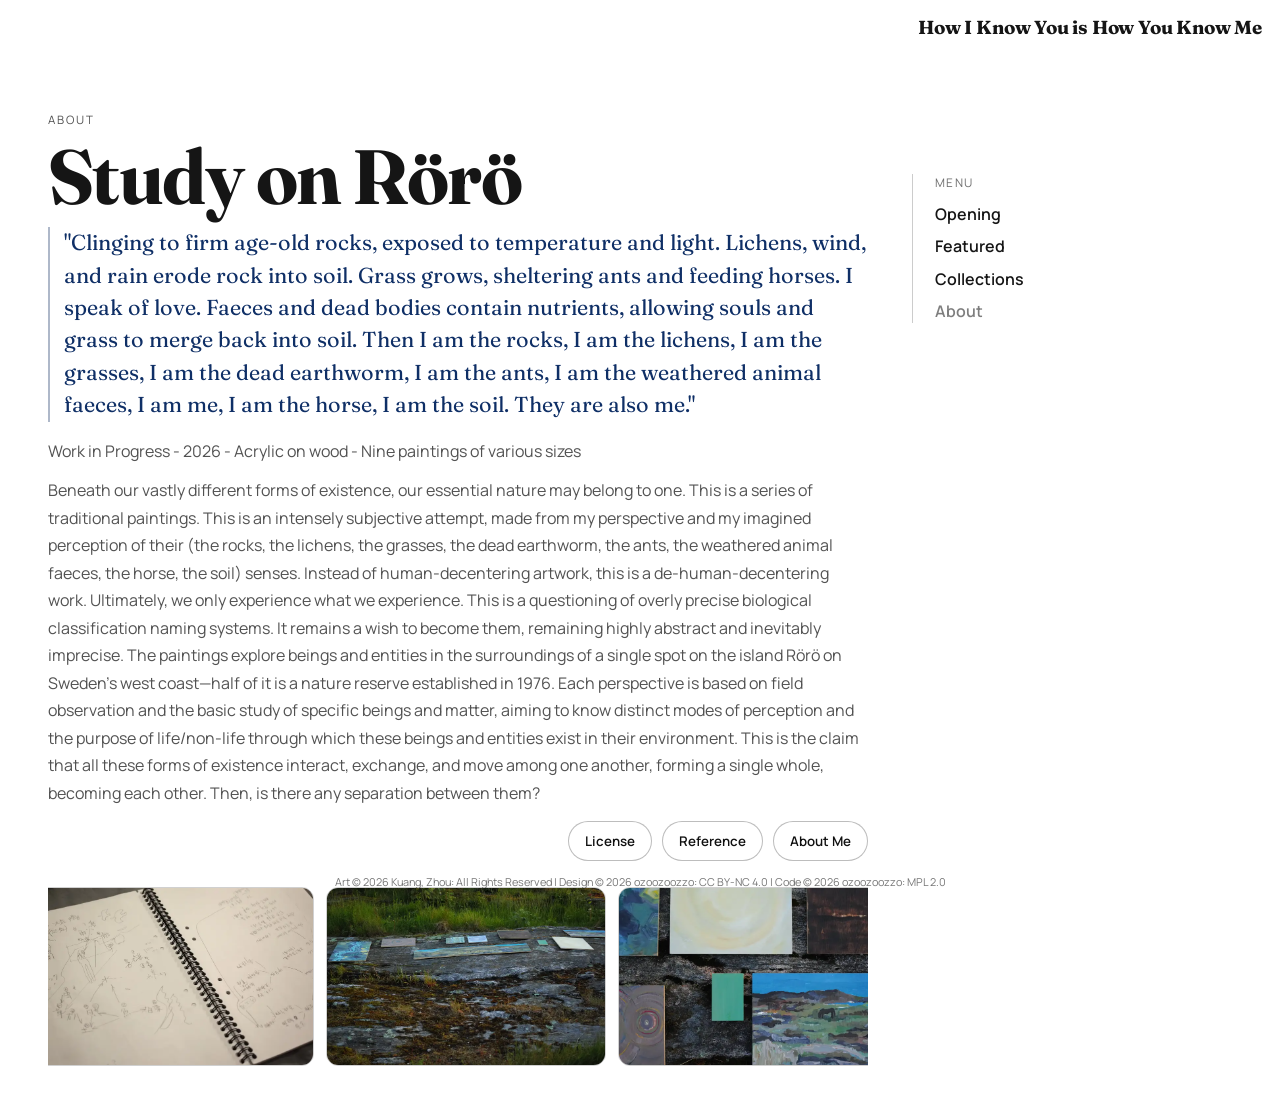
==== about.html @ 17829c36 "Initialize public site deployment The public repository starts from the generated dist output of the" ====
<!doctype html>
<html lang="en">
  <head>
    <meta charset="UTF-8" />
    <meta name="viewport" content="width=device-width, initial-scale=1" />
    <meta
      name="description"
      content="About page for the Hiku Is Huki portfolio starter."
    />
    <meta name="theme-color" content="#0f1014" />
    <title>About &mdash; Hiku Is Huki</title>
    <script type="module" crossorigin src="./assets/main-B2buaWtQ.js"></script>
    <link rel="stylesheet" crossorigin href="./assets/main-I1Ji7c6d.css">
  </head>
  <body>
    <div id="app"></div>
  </body>
</html>
---- assets/main-I1Ji7c6d.css ----
@import"https://fonts.googleapis.com/css2?family=Fraunces:opsz,wght@9..144,500;9..144,700&family=Manrope:wght@400;500;600;700&display=swap";:root{color-scheme:dark;--bg: #0f1014;--surface: rgba(18, 19, 25, .78);--surface-strong: rgba(28, 30, 36, .92);--text: #f5f2ec;--muted: rgba(245, 242, 236, .78);--line: rgba(255, 255, 255, .16);--shadow: 0 28px 80px rgba(0, 0, 0, .4);--radius-xl: 28px;--radius-lg: 22px;--display-font: "Fraunces", Georgia, serif;--body-font: "Manrope", "Avenir Next", "Segoe UI", sans-serif}*{box-sizing:border-box}html,body{margin:0;min-height:100%;background:var(--bg)}body{color:var(--text);font-family:var(--body-font)}a{color:inherit;text-decoration-thickness:.08em;text-underline-offset:.18em}#app,.title-page,.featured-page,.title-screen,.featured-hero{min-height:100vh}.sr-only{position:absolute;width:1px;height:1px;padding:0;margin:-1px;overflow:hidden;clip:rect(0,0,0,0);white-space:nowrap;border:0}.eyebrow{margin:0 0 14px;color:var(--muted);font-size:.72rem;text-transform:uppercase;letter-spacing:.18em}.summary,.muted{color:var(--muted)}.button{display:inline-flex;align-items:center;justify-content:center;min-height:48px;padding:0 18px;border-radius:999px;border:1px solid var(--line);text-decoration:none;font-weight:600}.button-primary{background:#fffffff5;color:#11131a}.site-license-footer{position:fixed;left:clamp(12px,3vw,22px);right:clamp(12px,3vw,22px);bottom:10px;z-index:6;pointer-events:none;color:#f5f2ecb3;font-size:.68rem;line-height:1.45;text-align:center}.about-page .site-license-footer,.collections-page .site-license-footer,.artwork-page .site-license-footer{color:#15151594}.title-screen{position:relative;overflow:hidden;isolation:isolate;--title-blend-color: rgb(9, 10, 13);--title-standby-color: rgb(35, 37, 45);--title-word-1: rgb(72, 76, 88);--title-word-2: rgb(82, 86, 97);--title-word-3: rgb(90, 93, 108)}.title-screen__image,.featured-hero__image{position:absolute;inset:0;width:100%;height:100%;object-fit:cover}.title-screen__title-stage{position:absolute;inset:0;z-index:3;display:grid;place-items:center;pointer-events:none}.title-screen__title-frame{position:relative;padding:clamp(12px,3vw,24px) clamp(14px,4vw,34px);border-radius:20px}.title-screen__title-frame:before{content:"";position:absolute;inset:0;border-radius:inherit;background:#0000005c;-webkit-backdrop-filter:blur(4px);backdrop-filter:blur(4px);opacity:0;pointer-events:none;animation:title-mask-sequence 6s cubic-bezier(.22,1,.36,1) forwards}.title-screen__title-main{position:relative;z-index:1;margin:0;display:grid;gap:.16em;justify-items:center;font-family:var(--display-font);font-size:clamp(2.8rem,9vw,6.5rem);line-height:.96;letter-spacing:-.025em;text-align:center;opacity:0;color:#f5f2ec00;transform:translateY(20px);animation:title-fade-sequence 6s cubic-bezier(.22,1,.36,1) forwards,title-color-sequence 6s linear forwards}.title-screen__title-main span{display:block;color:inherit}.title-screen.title-color-ready .title-screen__title-main span:nth-child(1){color:var(--title-word-1)}.title-screen.title-color-ready .title-screen__title-main span:nth-child(2){color:var(--title-word-2)}.title-screen.title-color-ready .title-screen__title-main span:nth-child(3){color:var(--title-word-3)}.title-screen__title-corner{position:absolute;top:18px;right:18px;z-index:4;opacity:0;transform:translateY(-8px);filter:blur(3px);transition:opacity .98s cubic-bezier(.22,1,.36,1),transform .98s cubic-bezier(.22,1,.36,1),filter .98s cubic-bezier(.22,1,.36,1)}.title-screen__title-corner h2{margin:0;font-family:var(--display-font);font-size:clamp(.95rem,2vw,1.18rem);font-weight:700;line-height:1.08;letter-spacing:-.01em;white-space:nowrap;color:#fffffff2}.title-screen.title-sequence-complete .title-screen__title-corner{opacity:1;transform:translateY(0);filter:blur(0)}.title-screen__hotspots{position:absolute;inset:0;z-index:2}.title-hotspot{position:absolute;width:27px;height:27px;border:1px solid rgba(255,255,255,.86);border-radius:50%;background:#fff3;transform:translate(-50%,-50%) scale(.84);box-shadow:0 0 0 11px #ffffff05;opacity:0;cursor:pointer;transition:opacity 1s cubic-bezier(.22,1,.36,1),transform 1s cubic-bezier(.22,1,.36,1)}.title-hotspot__label{position:absolute;top:50%;left:50%;transform:translate(-50%,-50%);color:#fffffff2;font-family:var(--body-font);font-size:.46rem;font-weight:700;letter-spacing:.04em;line-height:1;pointer-events:none}.title-screen.title-sequence-complete .title-hotspot{opacity:1;transform:translate(-50%,-50%) scale(1);animation:hotspot-breathe 3s ease-in-out infinite}.title-screen.title-sequence-complete .title-hotspot[data-hotspot=i]{animation:hotspot-breathe-gold 3s ease-in-out infinite}.title-hotspot:hover,.title-hotspot:focus-visible{transform:translate(-50%,-50%) scale(1.05);outline:none}.note-dialog{width:min(920px,calc(100% - 24px));max-height:min(90vh,760px);display:none;grid-template-rows:auto 1fr;padding:0;border:1px solid var(--line);border-radius:var(--radius-xl);background:var(--surface-strong);color:var(--text);box-shadow:var(--shadow);overflow:auto}.note-dialog[open]{display:grid}.note-dialog.note-dialog--vertical{width:min(560px,calc(100% - 24px));max-height:min(94vh,860px)}.note-dialog::backdrop{background:#0000005c;-webkit-backdrop-filter:blur(8px);backdrop-filter:blur(8px)}.note-dialog__actions{display:flex;justify-content:flex-end;gap:8px;padding:8px 10px 0}.icon-button{width:38px;height:38px;display:inline-grid;place-items:center;border:1px solid var(--line);border-radius:999px;background:#ffffff14;color:var(--text);font-size:1.2rem;text-decoration:none;cursor:pointer}.note-dialog__body{display:grid;grid-template-areas:"figure" "meta";grid-template-columns:minmax(0,1fr);grid-template-rows:auto auto;row-gap:10px;padding:10px 16px 18px;overflow:visible}.note-dialog.note-dialog--vertical .note-dialog__body{grid-template-areas:"figure" "meta";grid-template-columns:minmax(0,1fr);row-gap:12px}.note-dialog__figure{grid-area:figure;position:relative;margin:0;border-radius:var(--radius-lg);overflow:hidden;border:1px solid var(--line);background:#0a0c12b3}.note-dialog__placeholder{position:absolute;inset:0;background:linear-gradient(110deg,#ffffff0f 18%,#ffffff2b,#ffffff0f 52%),#0a0c12bf;background-size:220% 100%;opacity:0;pointer-events:none}.note-dialog__figure.is-loading .note-dialog__placeholder{opacity:1;animation:figure-placeholder-sheen 1.15s ease-in-out infinite}.note-dialog__figure img{display:block;position:relative;z-index:1;width:100%;max-height:min(52vh,420px);height:auto;object-fit:contain;opacity:1;transition:opacity .22s ease}.note-dialog__figure.is-loading img{opacity:.01}.note-dialog.note-dialog--vertical .note-dialog__figure img{max-height:min(62vh,520px)}.note-dialog__meta{grid-area:meta;min-width:0;position:relative;overflow:visible}.note-dialog__meta-rotated{position:static;display:inline-grid;gap:4px;transform:none;white-space:normal}.note-dialog__body h2{margin:0 0 8px;font-family:var(--display-font);font-size:clamp(1rem,2.2vw,1.28rem);letter-spacing:0;line-height:1.16;max-width:38ch}.note-dialog__info{margin:0;color:#f5f2ecd1;font-size:.78rem;line-height:1.3}.standby-nav{position:absolute;left:0;right:0;bottom:0;z-index:3;pointer-events:none}.standby-nav__link{position:absolute;bottom:18px;padding:8px 14px;border-radius:999px;border:1px solid var(--line);background:#0006;-webkit-backdrop-filter:blur(4px);backdrop-filter:blur(4px);color:var(--text);text-decoration:none;opacity:0;transform:translateY(12px);filter:blur(2px);transition:opacity .92s cubic-bezier(.22,1,.36,1),transform .92s cubic-bezier(.22,1,.36,1),filter .92s cubic-bezier(.22,1,.36,1);pointer-events:none}.standby-nav__link-left{left:18px}.standby-nav__link-right{right:18px}.title-screen.title-sequence-complete .standby-nav__link{opacity:1;transform:translateY(0);filter:blur(0);pointer-events:auto}.title-screen.title-sequence-complete .standby-nav__link-left{transition-delay:60ms}.title-screen.title-sequence-complete .standby-nav__link-right{transition-delay:.16s}.featured-hero{position:relative;overflow:hidden}.featured-hero--toggle{cursor:pointer}.featured-hero:after{content:"";position:absolute;inset:0;background:linear-gradient(180deg,#0a0b0e3d,#0a0b0ea8);transition:opacity .22s ease}.featured-hero__copy{position:relative;z-index:1;display:grid;align-content:end;min-height:100vh;max-width:760px;padding:clamp(24px,5vw,52px);transition:opacity .22s ease,visibility .22s ease}.featured-hero--image-only:after{opacity:0}.featured-hero--image-only .featured-hero__copy{opacity:0;visibility:hidden}.featured-hero__copy h1{margin:0;font-family:var(--display-font);font-size:clamp(2.2rem,8vw,5.8rem);line-height:.95;letter-spacing:-.028em}.featured-grid{display:grid;grid-template-columns:repeat(2,minmax(0,1fr));gap:16px;width:min(1120px,calc(100% - 28px));margin:0 auto;padding:24px 0 44px}.featured-card{padding:22px;border:1px solid var(--line);border-radius:var(--radius-lg);background:var(--surface);box-shadow:var(--shadow)}.featured-card h2{margin:0 0 10px;font-family:var(--display-font);font-size:clamp(1.5rem,4vw,2.1rem)}.featured-card p{margin:0;line-height:1.72}.featured-card--contact{display:grid;grid-template-rows:auto auto 1fr auto}.contact-row{display:flex;align-items:center;align-content:center;justify-content:center;flex-wrap:wrap;align-self:center;justify-self:center;gap:8px 12px;margin:0;padding:22px 0;min-width:0;width:100%}.contact-row__group{display:inline-flex;align-items:center;gap:8px}.contact-row__label{flex:0 0 auto;font-weight:600}.contact-row__links{display:inline-flex;align-items:center;gap:8px}.contact-row__separator{color:var(--muted)}.contact-link{display:inline-flex;align-items:center;color:inherit;text-decoration:none}.contact-link__icon{width:30px;height:30px;flex:0 0 auto;display:inline-grid;place-items:center;border:1px solid var(--line);border-radius:999px}.contact-link__icon svg{width:16px;height:16px;fill:none;stroke:currentColor;stroke-linecap:round;stroke-linejoin:round;stroke-width:1.7}.contact-link__icon svg path:first-child:last-child{fill:currentColor;stroke:none}.content-page{min-height:100vh;background:linear-gradient(180deg,#090a0ea3,#090a0ebd),url(./3-B_b4SAK1.webp) center center / cover no-repeat;padding:clamp(24px,6vw,56px)}.content-page__hero{width:min(820px,100%);margin-top:clamp(18vh,22vh,28vh);padding:clamp(18px,3vw,30px);border-radius:var(--radius-lg);border:1px solid var(--line);background:#101218b3;-webkit-backdrop-filter:blur(6px);backdrop-filter:blur(6px)}.content-page__hero h1{margin:0 0 14px;font-family:var(--display-font);font-size:clamp(2rem,7vw,4rem);line-height:.96;letter-spacing:-.02em}.about-page{min-height:100vh;display:grid;grid-template-columns:minmax(0,1fr) minmax(220px,320px);gap:clamp(22px,4vw,44px);padding:clamp(22px,5vw,48px);background:#fff;color:#151515;position:relative}.about-page a{color:#151515}.about-page .eyebrow,.about-page .summary,.about-page .muted{color:#151515bd}.about-page__title-corner{position:absolute;top:18px;right:18px}.about-page__title-corner h2{margin:0;font-family:var(--display-font);font-size:clamp(.95rem,2vw,1.18rem);font-weight:700;line-height:1.08;letter-spacing:-.01em;white-space:nowrap;color:#151515}.about-page__main{--about-copy-width: 100%;max-width:none;width:100%;min-width:0;padding-top:clamp(28px,5vw,64px)}.about-page__main h1{margin:0 0 14px;font-family:var(--display-font);font-size:clamp(2rem,6vw,4.8rem);line-height:.94;letter-spacing:-.02em}.about-page__quote{margin:0 0 16px;padding-left:14px;border-left:2px solid rgba(18,46,98,.34);width:min(100%,var(--about-copy-width));font-family:var(--display-font);font-size:clamp(1.05rem,2.2vw,1.35rem);line-height:1.5;color:#0f2f66}.about-page__main .summary{margin:0 0 12px;width:min(100%,var(--about-copy-width));line-height:1.72}.about-page__about-me-row{width:min(100%,var(--about-copy-width));display:flex;gap:10px;justify-content:flex-end;margin:14px 0 12px}.about-page__about-me-button{min-height:40px;padding:0 16px;border-radius:999px;border:1px solid rgba(21,21,21,.28);background:#fff;color:#101010;font-family:var(--body-font);font-weight:600;cursor:pointer}.about-page__about-me-button:hover,.about-page__about-me-button:focus-visible{background:#f5f7fa}.about-dialog{width:min(760px,calc(100% - 24px));display:none;grid-template-rows:auto 1fr;padding:0;border:1px solid rgba(21,21,21,.22);border-radius:18px;background:#fff;color:#151515;box-shadow:0 28px 80px #0003;overflow:hidden}.about-dialog[open]{display:grid}.about-dialog::backdrop{background:#00000057}.about-dialog__actions{display:flex;justify-content:flex-end;padding:10px 12px 0}.about-dialog__close{width:38px;height:38px;display:inline-grid;place-items:center;border:1px solid rgba(21,21,21,.2);border-radius:999px;background:#fff;color:#151515;font-size:1.4rem;line-height:1;cursor:pointer}.about-dialog__body{display:grid;grid-template-columns:minmax(0,320px) minmax(0,1fr);gap:14px;padding:10px 16px 18px}.about-dialog__figure{margin:0;border:1px solid rgba(21,21,21,.16);border-radius:12px;overflow:hidden}.about-dialog__figure img{width:100%;height:100%;max-height:min(52vh,430px);object-fit:cover;display:block}.about-dialog__copy{align-self:center}.about-dialog__copy h2{margin:0 0 10px;font-family:var(--display-font);font-size:clamp(1.6rem,4vw,2.4rem);line-height:.96;letter-spacing:-.02em}.about-dialog__copy p{margin:0;line-height:1.72;color:#151515d1}.about-dialog__body--reference{grid-template-columns:1fr}.about-dialog__body--license{grid-template-columns:minmax(0,1fr)}.about-dialog__references{margin:0;padding-left:1.2rem;display:grid;gap:8px;color:#151515d6;line-height:1.66}.about-dialog__references span{color:#1515159e}.license-tabs{display:flex;flex-wrap:wrap;gap:8px;margin:14px 0}.license-tabs__button{min-height:38px;padding:0 14px;border:1px solid rgba(21,21,21,.18);border-radius:999px;background:transparent;color:#151515b8;font:inherit;font-weight:600;cursor:pointer}.license-tabs__button[aria-selected=true]{background:#151515;color:#f5f2ec}.license-panel{display:grid;gap:10px;padding-top:4px}.license-panel[hidden]{display:none}.license-panel h2{margin:0}.license-panel p,.license-panel a{margin:0;line-height:1.66}.license-panel a{width:fit-content;font-weight:700}.license-panel__note{color:#1515159e}.about-page__rolling{width:min(100%,var(--about-copy-width));max-width:100%;margin-top:20px;display:flex;gap:12px;overflow:hidden;padding:6px 0;contain:inline-size}.about-page__rolling-track{flex:0 0 auto;display:flex;gap:12px;min-width:max-content;animation:about-rolling-left 42s linear infinite}.about-page__rolling:hover .about-page__rolling-track{animation-play-state:paused}.about-page__rolling-track img{width:clamp(180px,22vw,280px);height:clamp(120px,14vw,190px);object-fit:cover;border-radius:12px;border:1px solid rgba(21,21,21,.2);display:block}.about-page__menu{align-self:start;min-width:0;margin-top:clamp(92px,14vh,150px);padding-left:clamp(14px,2.8vw,22px);border-left:1px solid rgba(21,21,21,.22)}.about-page__menu-label{margin:0 0 12px;font-size:.74rem;letter-spacing:.12em;text-transform:uppercase;color:#1515159e}.about-page__menu-links{display:grid;gap:10px}.about-page__menu-links a{text-decoration:none;font-weight:600;line-height:1.4}.about-page__menu-links a[aria-current=page]{opacity:.55;pointer-events:none}.about-page__menu-links a:hover,.about-page__menu-links a:focus-visible{text-decoration:underline;text-underline-offset:.18em}.collections-page{min-height:100vh;display:grid;grid-template-columns:minmax(0,1fr) minmax(220px,320px);gap:clamp(22px,4vw,44px);padding:clamp(22px,5vw,48px);background:#fff;color:#151515;position:relative}.collections-page .eyebrow,.collections-page .summary{color:#151515bd}.collections-page__title-corner{position:absolute;top:18px;right:18px}.collections-page__title-corner h2{margin:0;font-family:var(--display-font);font-size:clamp(.95rem,2vw,1.18rem);font-weight:700;line-height:1.08;letter-spacing:-.01em;white-space:nowrap;color:#151515}.collections-page__main{width:100%;padding-top:clamp(28px,5vw,64px)}.collections-page__main h1{margin:0 0 12px;font-family:var(--display-font);font-size:clamp(2rem,6vw,4.2rem);line-height:.94;letter-spacing:-.02em}.collections-page__intro{margin:0 0 18px;max-width:72ch;line-height:1.68}.collections-page__list{display:grid;gap:16px}.collection-item{display:grid;grid-template-columns:minmax(170px,240px) minmax(0,1fr);gap:14px;padding:12px;height:232px;border:1px solid rgba(21,21,21,.16);border-radius:14px}.collection-item__media{margin:0;border-radius:10px;overflow:hidden;border:1px solid rgba(21,21,21,.16);background:#15151508}.collection-item__media-link{display:block;width:100%;height:100%}.collection-item__media img{width:100%;height:100%;max-height:none;object-fit:cover;object-position:center;display:block}.collection-item__text{min-width:0;align-self:center}.collection-item__text h2{margin:0 0 10px;font-family:var(--display-font);font-size:clamp(1.08rem,2.1vw,1.46rem);line-height:1.12;letter-spacing:0}.collection-item__text h2 a{color:#151515;text-decoration:none}.collection-item__text h2 a:hover,.collection-item__text h2 a:focus-visible{text-decoration:underline;text-underline-offset:.16em}.collection-item__info{margin:0 0 8px;font-size:.9rem;color:#151515b8}.artwork-page{min-height:100vh;display:grid;grid-template-columns:minmax(0,1fr) minmax(220px,320px);gap:clamp(22px,4vw,44px);padding:clamp(22px,5vw,48px);background:#fff;color:#151515;position:relative}.artwork-page .eyebrow,.artwork-page .summary{color:#151515bd}.artwork-page__title-corner{position:absolute;top:18px;right:18px}.artwork-page__title-corner h2{margin:0;font-family:var(--display-font);font-size:clamp(.95rem,2vw,1.18rem);font-weight:700;line-height:1.08;letter-spacing:-.01em;white-space:nowrap;color:#151515}.artwork-page__main{max-width:none;width:100%;min-width:0;padding-top:clamp(28px,5vw,64px)}.artwork-page__main h1{max-width:18ch;margin:0 0 14px;font-family:var(--display-font);font-size:clamp(1.9rem,4.8vw,3.8rem);line-height:1.02;letter-spacing:0}.artwork-page__info{margin:0 0 12px;color:#151515b8;font-size:.95rem}.artwork-page__figure{width:100%;margin:0 0 14px;border-radius:14px;overflow:hidden;border:1px solid rgba(21,21,21,.16)}.artwork-page__figure img{display:block;width:100%;max-height:min(72vh,760px);object-fit:contain}.artwork-page__description{width:100%;margin:0;line-height:1.72}@keyframes title-fade-sequence{0%{opacity:0;transform:translateY(20px)}50%{opacity:1;transform:translateY(0)}to{opacity:1;transform:translateY(0)}}@keyframes title-color-sequence{0%{color:#f5f2ec00}50%{color:#f5f2ec}to{color:var(--title-standby-color)}}@keyframes title-mask-sequence{0%{opacity:0}50%{opacity:1}to{opacity:0}}@keyframes hotspot-breathe{0%{background:#ffffff29;box-shadow:0 0 0 11px #ffffff05}50%{background:#ffffff8f;box-shadow:0 0 0 11px #ffffff1a}to{background:#ffffff29;box-shadow:0 0 0 11px #ffffff05}}@keyframes hotspot-breathe-gold{0%{background:#ffffff29;box-shadow:0 0 0 11px #ffffff05}50%{background:#f1bd4b94;box-shadow:0 0 0 11px #f1bd4b29}to{background:#ffffff29;box-shadow:0 0 0 11px #ffffff05}}@keyframes figure-placeholder-sheen{0%{background-position:100% 0}to{background-position:-100% 0}}@keyframes about-rolling-left{0%{transform:translate(0)}to{transform:translate(calc(-100% - 12px))}}@media(max-width:760px){.title-screen__title-corner{top:12px;right:12px}.about-page{grid-template-columns:1fr;gap:20px;padding:16px 14px 24px;overflow-x:hidden}.collections-page,.artwork-page{grid-template-columns:1fr;gap:20px;padding:16px 14px 24px}.collections-page__title-corner,.artwork-page__title-corner{top:12px;right:12px}.collections-page__main,.artwork-page__main{padding-top:54px}.collection-item{grid-template-columns:1fr;height:auto}.collection-item__media img{height:240px}.collection-item__text h2{font-size:clamp(1.08rem,7vw,1.5rem);line-height:1.14}.artwork-page__main h1{max-width:100%;font-size:clamp(1.8rem,11vw,3rem);line-height:1.04}.about-page__title-corner{top:12px;right:12px}.about-page__main{padding-top:54px}.about-page__main h1{font-size:clamp(2rem,13vw,3.1rem)}.about-page__quote{padding-left:10px;font-size:1rem;line-height:1.46}.about-page__main .summary{font-size:.94rem;line-height:1.62}.about-page__about-me-row{justify-content:stretch}.about-page__about-me-button{flex:1 1 0;min-width:0}.about-page__rolling{gap:10px;margin-inline:-14px;padding:6px 14px 10px;overflow-x:auto;overflow-y:hidden;scroll-snap-type:x mandatory;-webkit-overflow-scrolling:touch;contain:layout inline-size}.about-page__rolling-track{min-width:0;animation:none}.about-page__rolling-track[aria-hidden=true]{display:none}.about-page__rolling-track img{width:min(68vw,230px);height:150px;flex:0 0 auto;scroll-snap-align:start}.about-dialog{width:calc(100% - 20px);max-height:calc(100dvh - 20px);overflow:auto;border-radius:14px}.about-dialog__body{grid-template-columns:1fr;padding:8px 12px 16px}.about-dialog__copy{align-self:start}.about-dialog__figure img{height:auto;max-height:42dvh}.about-page__menu{margin-top:0;padding-left:0;padding-top:14px;border-left:0;border-top:1px solid rgba(21,21,21,.22)}.note-dialog__body,.note-dialog.note-dialog--vertical .note-dialog__body{grid-template-areas:"figure" "meta";grid-template-columns:1fr;row-gap:10px}.note-dialog__meta{overflow:visible;padding-top:0}.note-dialog__meta-rotated{position:static;transform:none;white-space:normal}.note-dialog__body h2{max-width:none;font-size:clamp(1rem,5.6vw,1.32rem)}.featured-grid{grid-template-columns:1fr}.note-dialog{width:calc(100% - 14px)}}@media(prefers-reduced-motion:reduce){*,*:before,*:after{animation-duration:.01ms!important;animation-iteration-count:1!important;transition-duration:.01ms!important;scroll-behavior:auto!important}}
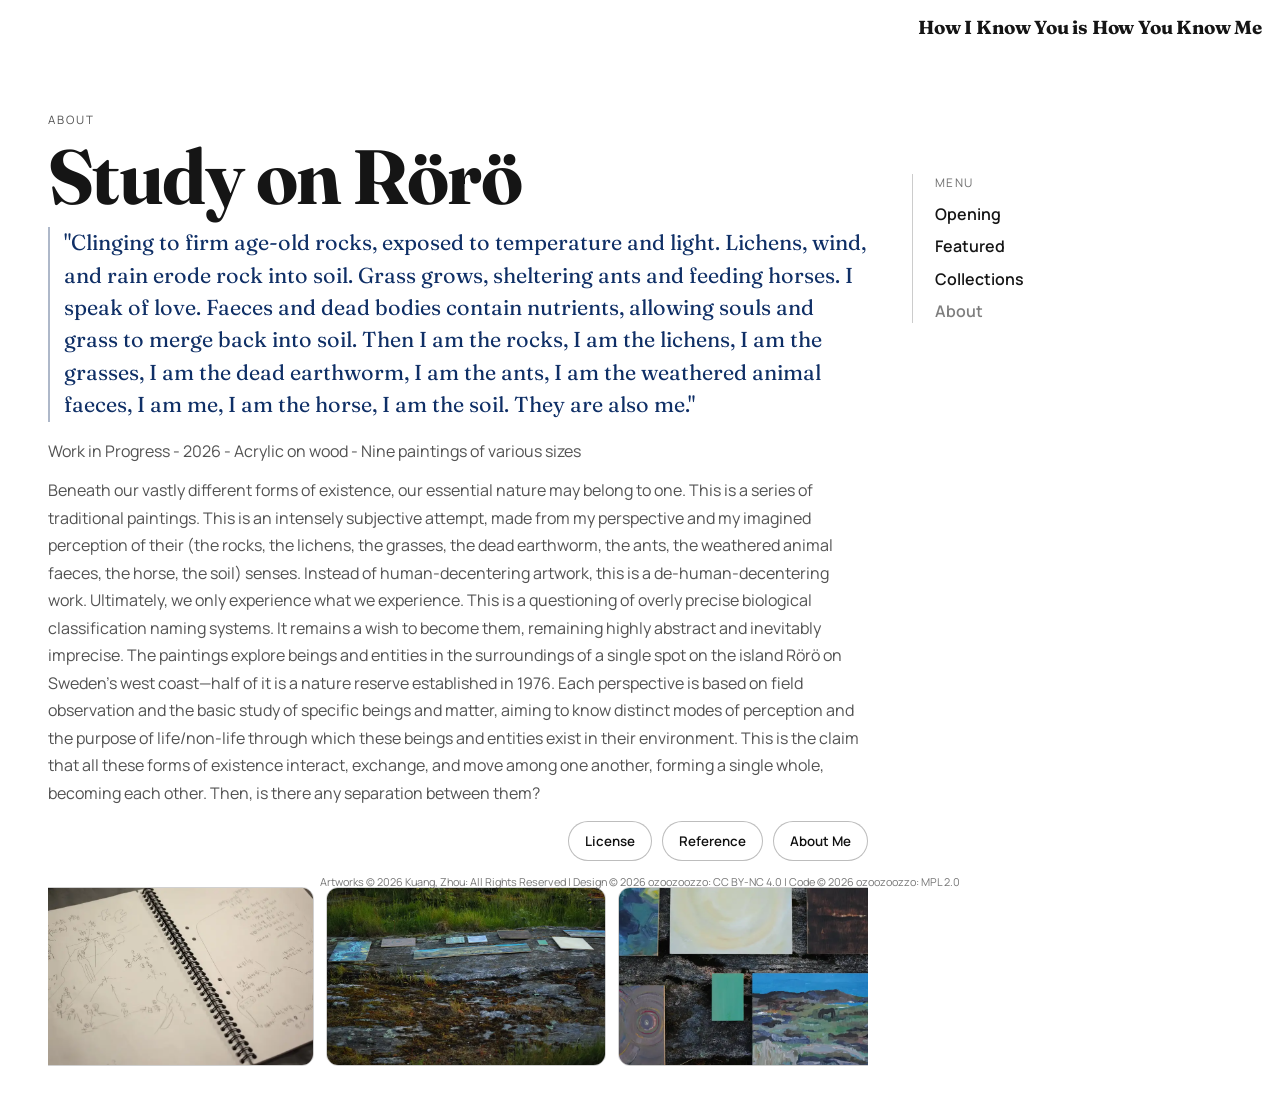
==== commit 5343e7ce: "Deploy site from private source" ====
--- a/about.html
+++ b/about.html
@@ -9,8 +9,8 @@
     />
     <meta name="theme-color" content="#0f1014" />
     <title>About &mdash; Hiku Is Huki</title>
-    <script type="module" crossorigin src="./assets/main-B2buaWtQ.js"></script>
-    <link rel="stylesheet" crossorigin href="./assets/main-I1Ji7c6d.css">
+    <script type="module" crossorigin src="./assets/main-EOSHPgkL.js"></script>
+    <link rel="stylesheet" crossorigin href="./assets/main-DsD1wgD4.css">
   </head>
   <body>
     <div id="app"></div>
--- a/assets/main-DsD1wgD4.css
+++ b/assets/main-DsD1wgD4.css
@@ -0,0 +1 @@
+@import"https://fonts.googleapis.com/css2?family=Fraunces:opsz,wght@9..144,500;9..144,700&family=Manrope:wght@400;500;600;700&display=swap";:root{color-scheme:dark;--bg: #0f1014;--surface: rgba(18, 19, 25, .78);--surface-strong: rgba(28, 30, 36, .92);--text: #f5f2ec;--muted: rgba(245, 242, 236, .78);--line: rgba(255, 255, 255, .16);--shadow: 0 28px 80px rgba(0, 0, 0, .4);--radius-xl: 28px;--radius-lg: 22px;--display-font: "Fraunces", Georgia, serif;--body-font: "Manrope", "Avenir Next", "Segoe UI", sans-serif}*{box-sizing:border-box}html,body{margin:0;min-height:100%;background:var(--bg)}body{color:var(--text);font-family:var(--body-font)}a{color:inherit;text-decoration-thickness:.08em;text-underline-offset:.18em}#app,.title-page,.featured-page,.title-screen,.featured-hero{min-height:100vh}.sr-only{position:absolute;width:1px;height:1px;padding:0;margin:-1px;overflow:hidden;clip:rect(0,0,0,0);white-space:nowrap;border:0}.eyebrow{margin:0 0 14px;color:var(--muted);font-size:.72rem;text-transform:uppercase;letter-spacing:.18em}.summary,.muted{color:var(--muted)}.button{display:inline-flex;align-items:center;justify-content:center;min-height:48px;padding:0 18px;border-radius:999px;border:1px solid var(--line);text-decoration:none;font-weight:600}.button-primary{background:#fffffff5;color:#11131a}.site-license-footer{position:fixed;left:clamp(12px,3vw,22px);right:clamp(12px,3vw,22px);bottom:10px;z-index:6;pointer-events:none;color:#f5f2ecb3;font-size:.68rem;line-height:1.45;text-align:center}.about-page .site-license-footer,.collections-page .site-license-footer,.artwork-page .site-license-footer{color:#15151594}.title-screen{position:relative;overflow:hidden;isolation:isolate}.title-screen__image,.featured-hero__image{position:absolute;inset:0;width:100%;height:100%;object-fit:cover}.title-screen__title-stage{position:absolute;inset:0;z-index:3;display:grid;place-items:center;pointer-events:none;transition:opacity .62s cubic-bezier(.22,1,.36,1),visibility .62s cubic-bezier(.22,1,.36,1)}.title-screen__title-frame{position:relative;padding:clamp(12px,3vw,24px) clamp(14px,4vw,34px);border-radius:20px}.title-screen__title-frame:before{content:"";position:absolute;inset:0;border-radius:inherit;background:#0000005c;-webkit-backdrop-filter:blur(4px);backdrop-filter:blur(4px);opacity:0;pointer-events:none;animation:title-mask-sequence 6s cubic-bezier(.22,1,.36,1) forwards}.title-screen__title-main{position:relative;z-index:1;margin:0;display:grid;gap:.16em;justify-items:center;font-family:var(--display-font);font-size:clamp(2.8rem,9vw,6.5rem);line-height:.96;letter-spacing:-.025em;text-align:center;opacity:0;color:#f5f2ec00;transform:translateY(20px);animation:title-fade-sequence 6s cubic-bezier(.22,1,.36,1) forwards}.title-screen__title-main span{display:block;color:inherit}.title-screen.title-sequence-complete .title-screen__title-stage{opacity:0;visibility:hidden}.title-screen__title-corner{position:absolute;top:18px;right:18px;z-index:4;opacity:0;transform:translateY(-8px);filter:blur(3px);transition:opacity .98s cubic-bezier(.22,1,.36,1),transform .98s cubic-bezier(.22,1,.36,1),filter .98s cubic-bezier(.22,1,.36,1)}.title-screen__title-corner h2{margin:0;font-family:var(--display-font);font-size:clamp(.95rem,2vw,1.18rem);font-weight:700;line-height:1.08;letter-spacing:-.01em;white-space:nowrap;color:#fffffff2}.title-screen.title-sequence-complete .title-screen__title-corner{opacity:1;transform:translateY(0);filter:blur(0)}.title-screen__hotspots{position:absolute;inset:0;z-index:2}.title-hotspot{position:absolute;width:27px;height:27px;border:1px solid rgba(255,255,255,.86);border-radius:50%;background:#fff3;transform:translate(-50%,-50%) scale(.84);box-shadow:0 0 0 11px #ffffff05;opacity:0;cursor:pointer;transition:opacity 1s cubic-bezier(.22,1,.36,1),transform 1s cubic-bezier(.22,1,.36,1)}.title-hotspot__label{position:absolute;top:50%;left:50%;transform:translate(-50%,-50%);color:#fffffff2;font-family:var(--body-font);font-size:.46rem;font-weight:700;letter-spacing:.04em;line-height:1;pointer-events:none}.title-screen.title-sequence-complete .title-hotspot{opacity:1;transform:translate(-50%,-50%) scale(1);animation:hotspot-breathe 3s ease-in-out infinite}.title-screen.title-sequence-complete .title-hotspot[data-hotspot=i]{animation:hotspot-breathe-gold 3s ease-in-out infinite}.title-hotspot:hover,.title-hotspot:focus-visible{transform:translate(-50%,-50%) scale(1.05);outline:none}.note-dialog{width:min(920px,calc(100% - 24px));max-height:min(90vh,760px);display:none;grid-template-rows:auto 1fr;padding:0;border:1px solid var(--line);border-radius:var(--radius-xl);background:var(--surface-strong);color:var(--text);box-shadow:var(--shadow);overflow:auto}.note-dialog[open]{display:grid}.note-dialog.note-dialog--vertical{width:min(560px,calc(100% - 24px));max-height:min(94vh,860px)}.note-dialog::backdrop{background:#0000005c;-webkit-backdrop-filter:blur(8px);backdrop-filter:blur(8px)}.note-dialog__actions{display:flex;justify-content:flex-end;gap:8px;padding:8px 10px 0}.icon-button{width:38px;height:38px;display:inline-grid;place-items:center;border:1px solid var(--line);border-radius:999px;background:#ffffff14;color:var(--text);font-size:1.2rem;text-decoration:none;cursor:pointer}.note-dialog__body{display:grid;grid-template-areas:"figure" "meta";grid-template-columns:minmax(0,1fr);grid-template-rows:auto auto;row-gap:10px;padding:10px 16px 18px;overflow:visible}.note-dialog.note-dialog--vertical .note-dialog__body{grid-template-areas:"figure" "meta";grid-template-columns:minmax(0,1fr);row-gap:12px}.note-dialog__figure{grid-area:figure;position:relative;display:grid;place-items:center;margin:0;height:min(52vh,420px);border-radius:var(--radius-lg);overflow:hidden;border:1px solid var(--line);background:#0a0c12b3}.note-dialog__placeholder{position:absolute;inset:0;background:linear-gradient(110deg,#ffffff0f 18%,#ffffff2b,#ffffff0f 52%),#0a0c12bf;background-size:220% 100%;opacity:0;pointer-events:none}.note-dialog__figure.is-loading .note-dialog__placeholder{opacity:1;animation:figure-placeholder-sheen 1.15s ease-in-out infinite}.note-dialog__figure img{display:block;position:relative;z-index:1;width:100%;height:100%;object-fit:contain;object-position:center center;opacity:1;transition:opacity .22s ease}.note-dialog__figure.is-loading img{opacity:.01}.note-dialog.note-dialog--vertical .note-dialog__figure img{max-height:none}.note-dialog.note-dialog--vertical .note-dialog__figure{height:min(62vh,520px)}.note-dialog__meta{grid-area:meta;min-width:0;position:relative;overflow:visible}.note-dialog__meta-rotated{position:static;display:inline-grid;gap:4px;transform:none;white-space:normal}.note-dialog__body h2{margin:0 0 8px;font-family:var(--display-font);font-size:clamp(1rem,2.2vw,1.28rem);letter-spacing:0;line-height:1.16;max-width:38ch}.note-dialog__info{margin:0;color:#f5f2ecd1;font-size:.78rem;line-height:1.3}.standby-nav{position:absolute;left:0;right:0;bottom:0;z-index:3;pointer-events:none}.standby-nav__link{position:absolute;bottom:18px;padding:8px 14px;border-radius:999px;border:1px solid var(--line);background:#0006;-webkit-backdrop-filter:blur(4px);backdrop-filter:blur(4px);color:var(--text);text-decoration:none;opacity:0;transform:translateY(12px);filter:blur(2px);transition:opacity .92s cubic-bezier(.22,1,.36,1),transform .92s cubic-bezier(.22,1,.36,1),filter .92s cubic-bezier(.22,1,.36,1);pointer-events:none}.standby-nav__link-left{left:18px}.standby-nav__link-right{right:18px}.title-screen.title-sequence-complete .standby-nav__link{opacity:1;transform:translateY(0);filter:blur(0);pointer-events:auto}.title-screen.title-sequence-complete .standby-nav__link-left{transition-delay:60ms}.title-screen.title-sequence-complete .standby-nav__link-right{transition-delay:.16s}.featured-hero{position:relative;overflow:hidden}.featured-hero--toggle{cursor:pointer}.featured-hero:after{content:"";position:absolute;inset:0;background:linear-gradient(180deg,#0a0b0e3d,#0a0b0ea8);transition:opacity .22s ease}.featured-hero__copy{position:relative;z-index:1;display:grid;align-content:end;min-height:100vh;max-width:760px;padding:clamp(24px,5vw,52px);transition:opacity .22s ease,visibility .22s ease}.featured-hero--image-only:after{opacity:0}.featured-hero--image-only .featured-hero__copy{opacity:0;visibility:hidden}.featured-hero__copy h1{margin:0;font-family:var(--display-font);font-size:clamp(2.2rem,8vw,5.8rem);line-height:.95;letter-spacing:-.028em}.featured-grid{display:grid;grid-template-columns:repeat(2,minmax(0,1fr));gap:16px;width:min(1120px,calc(100% - 28px));margin:0 auto;padding:24px 0 44px}.featured-card{padding:22px;border:1px solid var(--line);border-radius:var(--radius-lg);background:var(--surface);box-shadow:var(--shadow)}.featured-card h2{margin:0 0 10px;font-family:var(--display-font);font-size:clamp(1.5rem,4vw,2.1rem)}.featured-card p{margin:0;line-height:1.72}.featured-card--contact{display:grid;grid-template-rows:auto auto 1fr auto}.contact-row{display:flex;align-items:center;align-content:center;justify-content:center;flex-wrap:wrap;align-self:center;justify-self:center;gap:8px 12px;margin:0;padding:22px 0;min-width:0;width:100%}.contact-row__group{display:inline-flex;align-items:center;gap:8px}.contact-row__label{flex:0 0 auto;font-weight:600}.contact-row__links{display:inline-flex;align-items:center;gap:8px}.contact-row__separator{color:var(--muted)}.contact-link{display:inline-flex;align-items:center;color:inherit;text-decoration:none}.contact-link__icon{width:30px;height:30px;flex:0 0 auto;display:inline-grid;place-items:center;border:1px solid var(--line);border-radius:999px}.contact-link__icon svg{width:16px;height:16px;fill:none;stroke:currentColor;stroke-linecap:round;stroke-linejoin:round;stroke-width:1.7}.contact-link__icon svg path:first-child:last-child{fill:currentColor;stroke:none}.content-page{min-height:100vh;background:linear-gradient(180deg,#090a0ea3,#090a0ebd),url(./3-B_b4SAK1.webp) center center / cover no-repeat;padding:clamp(24px,6vw,56px)}.content-page__hero{width:min(820px,100%);margin-top:clamp(18vh,22vh,28vh);padding:clamp(18px,3vw,30px);border-radius:var(--radius-lg);border:1px solid var(--line);background:#101218b3;-webkit-backdrop-filter:blur(6px);backdrop-filter:blur(6px)}.content-page__hero h1{margin:0 0 14px;font-family:var(--display-font);font-size:clamp(2rem,7vw,4rem);line-height:.96;letter-spacing:-.02em}.about-page{min-height:100vh;display:grid;grid-template-columns:minmax(0,1fr) minmax(220px,320px);gap:clamp(22px,4vw,44px);padding:clamp(22px,5vw,48px);background:#fff;color:#151515;position:relative}.about-page a{color:#151515}.about-page .eyebrow,.about-page .summary,.about-page .muted{color:#151515bd}.about-page__title-corner{position:absolute;top:18px;right:18px}.about-page__title-corner h2{margin:0;font-family:var(--display-font);font-size:clamp(.95rem,2vw,1.18rem);font-weight:700;line-height:1.08;letter-spacing:-.01em;white-space:nowrap;color:#151515}.about-page__main{--about-copy-width: 100%;max-width:none;width:100%;min-width:0;padding-top:clamp(28px,5vw,64px)}.about-page__main h1{margin:0 0 14px;font-family:var(--display-font);font-size:clamp(2rem,6vw,4.8rem);line-height:.94;letter-spacing:-.02em}.about-page__quote{margin:0 0 16px;padding-left:14px;border-left:2px solid rgba(18,46,98,.34);width:min(100%,var(--about-copy-width));font-family:var(--display-font);font-size:clamp(1.05rem,2.2vw,1.35rem);line-height:1.5;color:#0f2f66}.about-page__main .summary{margin:0 0 12px;width:min(100%,var(--about-copy-width));line-height:1.72}.about-page__about-me-row{width:min(100%,var(--about-copy-width));display:flex;gap:10px;justify-content:flex-end;margin:14px 0 12px}.about-page__about-me-button{min-height:40px;padding:0 16px;border-radius:999px;border:1px solid rgba(21,21,21,.28);background:#fff;color:#101010;font-family:var(--body-font);font-weight:600;cursor:pointer}.about-page__about-me-button:hover,.about-page__about-me-button:focus-visible{background:#f5f7fa}.about-dialog{width:min(760px,calc(100% - 24px));display:none;grid-template-rows:auto 1fr;padding:0;border:1px solid rgba(21,21,21,.22);border-radius:18px;background:#fff;color:#151515;box-shadow:0 28px 80px #0003;overflow:hidden}.about-dialog[open]{display:grid}.about-dialog::backdrop{background:#00000057}.about-dialog__actions{display:flex;justify-content:flex-end;padding:10px 12px 0}.about-dialog__close{width:38px;height:38px;display:inline-grid;place-items:center;border:1px solid rgba(21,21,21,.2);border-radius:999px;background:#fff;color:#151515;font-size:1.4rem;line-height:1;cursor:pointer}.about-dialog__body{display:grid;grid-template-columns:minmax(0,320px) minmax(0,1fr);gap:14px;padding:10px 16px 18px}.about-dialog__figure{margin:0;border:1px solid rgba(21,21,21,.16);border-radius:12px;overflow:hidden}.about-dialog__figure img{width:100%;height:100%;max-height:min(52vh,430px);object-fit:cover;display:block}.about-dialog__copy{align-self:center}.about-dialog__copy h2{margin:0 0 10px;font-family:var(--display-font);font-size:clamp(1.6rem,4vw,2.4rem);line-height:.96;letter-spacing:-.02em}.about-dialog__copy p{margin:0;line-height:1.72;color:#151515d1}.about-dialog__body--reference{grid-template-columns:1fr}.about-dialog__body--license{grid-template-columns:minmax(0,1fr)}.about-dialog__references{margin:0;padding-left:1.2rem;display:grid;gap:8px;color:#151515d6;line-height:1.66}.about-dialog__references span{color:#1515159e}.license-tabs{display:flex;flex-wrap:wrap;gap:8px;margin:14px 0}.license-tabs__button{min-height:38px;padding:0 14px;border:1px solid rgba(21,21,21,.18);border-radius:999px;background:transparent;color:#151515b8;font:inherit;font-weight:600;cursor:pointer}.license-tabs__button[aria-selected=true]{background:#151515;color:#f5f2ec}.license-panel{display:grid;gap:10px;padding-top:4px}.license-panel[hidden]{display:none}.license-panel h2{margin:0}.license-panel p,.license-panel a{margin:0;line-height:1.66}.license-panel a{width:fit-content;font-weight:700}.license-panel__note{color:#1515159e}.about-page__rolling{width:min(100%,var(--about-copy-width));max-width:100%;margin-top:20px;display:flex;gap:12px;overflow:hidden;padding:6px 0;contain:inline-size}.about-page__rolling-track{flex:0 0 auto;display:flex;gap:12px;min-width:max-content;animation:about-rolling-left 42s linear infinite}.about-page__rolling:hover .about-page__rolling-track{animation-play-state:paused}.about-page__rolling-track img{width:clamp(180px,22vw,280px);height:clamp(120px,14vw,190px);object-fit:cover;border-radius:12px;border:1px solid rgba(21,21,21,.2);display:block}.about-page__menu{align-self:start;min-width:0;margin-top:clamp(92px,14vh,150px);padding-left:clamp(14px,2.8vw,22px);border-left:1px solid rgba(21,21,21,.22)}.about-page__menu-label{margin:0 0 12px;font-size:.74rem;letter-spacing:.12em;text-transform:uppercase;color:#1515159e}.about-page__menu-links{display:grid;gap:10px}.about-page__menu-links a{text-decoration:none;font-weight:600;line-height:1.4}.about-page__menu-links a[aria-current=page]{opacity:.55;pointer-events:none}.about-page__menu-links a:hover,.about-page__menu-links a:focus-visible{text-decoration:underline;text-underline-offset:.18em}.collections-page{min-height:100vh;display:grid;grid-template-columns:minmax(0,1fr) minmax(220px,320px);gap:clamp(22px,4vw,44px);padding:clamp(22px,5vw,48px);background:#fff;color:#151515;position:relative}.collections-page .eyebrow,.collections-page .summary{color:#151515bd}.collections-page__title-corner{position:absolute;top:18px;right:18px}.collections-page__title-corner h2{margin:0;font-family:var(--display-font);font-size:clamp(.95rem,2vw,1.18rem);font-weight:700;line-height:1.08;letter-spacing:-.01em;white-space:nowrap;color:#151515}.collections-page__main{width:100%;padding-top:clamp(28px,5vw,64px)}.collections-page__main h1{margin:0 0 12px;font-family:var(--display-font);font-size:clamp(2rem,6vw,4.2rem);line-height:.94;letter-spacing:-.02em}.collections-page__intro{margin:0 0 18px;max-width:72ch;line-height:1.68}.collections-page__list{display:grid;gap:16px}.collection-item{display:grid;grid-template-columns:minmax(170px,240px) minmax(0,1fr);gap:14px;padding:12px;height:232px;border:1px solid rgba(21,21,21,.16);border-radius:14px}.collection-item__media{margin:0;border-radius:10px;overflow:hidden;border:1px solid rgba(21,21,21,.16);background:#15151508}.collection-item__media-link{display:block;width:100%;height:100%}.collection-item__media img{width:100%;height:100%;max-height:none;object-fit:cover;object-position:center;display:block}.collection-item__text{min-width:0;align-self:center}.collection-item__text h2{margin:0 0 10px;font-family:var(--display-font);font-size:clamp(1.08rem,2.1vw,1.46rem);line-height:1.12;letter-spacing:0}.collection-item__text h2 a{color:#151515;text-decoration:none}.collection-item__text h2 a:hover,.collection-item__text h2 a:focus-visible{text-decoration:underline;text-underline-offset:.16em}.collection-item__info{margin:0 0 8px;font-size:.9rem;color:#151515b8}.artwork-page{min-height:100vh;display:grid;grid-template-columns:minmax(0,1fr) minmax(220px,320px);gap:clamp(22px,4vw,44px);padding:clamp(22px,5vw,48px);background:#fff;color:#151515;position:relative}.artwork-page .eyebrow,.artwork-page .summary{color:#151515bd}.artwork-page__title-corner{position:absolute;top:18px;right:18px}.artwork-page__title-corner h2{margin:0;font-family:var(--display-font);font-size:clamp(.95rem,2vw,1.18rem);font-weight:700;line-height:1.08;letter-spacing:-.01em;white-space:nowrap;color:#151515}.artwork-page__main{max-width:none;width:100%;min-width:0;padding-top:clamp(28px,5vw,64px)}.artwork-page__main h1{max-width:18ch;margin:0 0 14px;font-family:var(--display-font);font-size:clamp(1.9rem,4.8vw,3.8rem);line-height:1.02;letter-spacing:0}.artwork-page__info{margin:0 0 12px;color:#151515b8;font-size:.95rem}.artwork-page__figure{width:100%;margin:0 0 14px;border-radius:14px;overflow:hidden;border:1px solid rgba(21,21,21,.16)}.artwork-page__figure img{display:block;width:100%;max-height:min(72vh,760px);object-fit:contain}.artwork-page__description{width:100%;margin:0;line-height:1.72}@keyframes title-fade-sequence{0%{opacity:0;transform:translateY(20px);color:#f5f2ec00}32%{opacity:1;transform:translateY(0);color:#f5f2ec}58%{opacity:1;transform:translateY(0);color:#f5f2ec}to{opacity:0;transform:translateY(0);color:#f5f2ec00}}@keyframes title-mask-sequence{0%{opacity:0}50%{opacity:1}to{opacity:0}}@keyframes hotspot-breathe{0%{background:#ffffff29;box-shadow:0 0 0 11px #ffffff05}50%{background:#ffffff8f;box-shadow:0 0 0 11px #ffffff1a}to{background:#ffffff29;box-shadow:0 0 0 11px #ffffff05}}@keyframes hotspot-breathe-gold{0%{background:#ffffff29;box-shadow:0 0 0 11px #ffffff05}50%{background:#f1bd4b94;box-shadow:0 0 0 11px #f1bd4b29}to{background:#ffffff29;box-shadow:0 0 0 11px #ffffff05}}@keyframes figure-placeholder-sheen{0%{background-position:100% 0}to{background-position:-100% 0}}@keyframes about-rolling-left{0%{transform:translate(0)}to{transform:translate(calc(-100% - 12px))}}@media(max-width:760px){.title-screen__title-corner{top:12px;right:12px}.about-page{grid-template-columns:1fr;gap:20px;padding:16px 14px 24px;overflow-x:hidden}.collections-page,.artwork-page{grid-template-columns:1fr;gap:20px;padding:16px 14px 24px}.collections-page__title-corner,.artwork-page__title-corner{top:12px;right:12px}.collections-page__main,.artwork-page__main{padding-top:54px}.collection-item{grid-template-columns:1fr;height:auto}.collection-item__media img{height:240px}.collection-item__text h2{font-size:clamp(1.08rem,7vw,1.5rem);line-height:1.14}.artwork-page__main h1{max-width:100%;font-size:clamp(1.8rem,11vw,3rem);line-height:1.04}.about-page__title-corner{top:12px;right:12px}.about-page__main{padding-top:54px}.about-page__main h1{font-size:clamp(2rem,13vw,3.1rem)}.about-page__quote{padding-left:10px;font-size:1rem;line-height:1.46}.about-page__main .summary{font-size:.94rem;line-height:1.62}.about-page__about-me-row{justify-content:stretch}.about-page__about-me-button{flex:1 1 0;min-width:0}.about-page__rolling{gap:10px;margin-inline:-14px;padding:6px 14px 10px;overflow-x:auto;overflow-y:hidden;scroll-snap-type:x mandatory;-webkit-overflow-scrolling:touch;contain:layout inline-size}.about-page__rolling-track{min-width:0;animation:none}.about-page__rolling-track[aria-hidden=true]{display:none}.about-page__rolling-track img{width:min(68vw,230px);height:150px;flex:0 0 auto;scroll-snap-align:start}.about-dialog{width:calc(100% - 20px);max-height:calc(100dvh - 20px);overflow:auto;border-radius:14px}.about-dialog__body{grid-template-columns:1fr;padding:8px 12px 16px}.about-dialog__copy{align-self:start}.about-dialog__figure img{height:auto;max-height:42dvh}.about-page__menu{margin-top:0;padding-left:0;padding-top:14px;border-left:0;border-top:1px solid rgba(21,21,21,.22)}.note-dialog__body,.note-dialog.note-dialog--vertical .note-dialog__body{grid-template-areas:"figure" "meta";grid-template-columns:1fr;row-gap:10px}.note-dialog__meta{overflow:visible;padding-top:0}.note-dialog__meta-rotated{position:static;transform:none;white-space:normal}.note-dialog__body h2{max-width:none;font-size:clamp(1rem,5.6vw,1.32rem)}.featured-grid{grid-template-columns:1fr}.note-dialog{width:calc(100% - 14px)}}@media(prefers-reduced-motion:reduce){*,*:before,*:after{animation-duration:.01ms!important;animation-iteration-count:1!important;transition-duration:.01ms!important;scroll-behavior:auto!important}}
